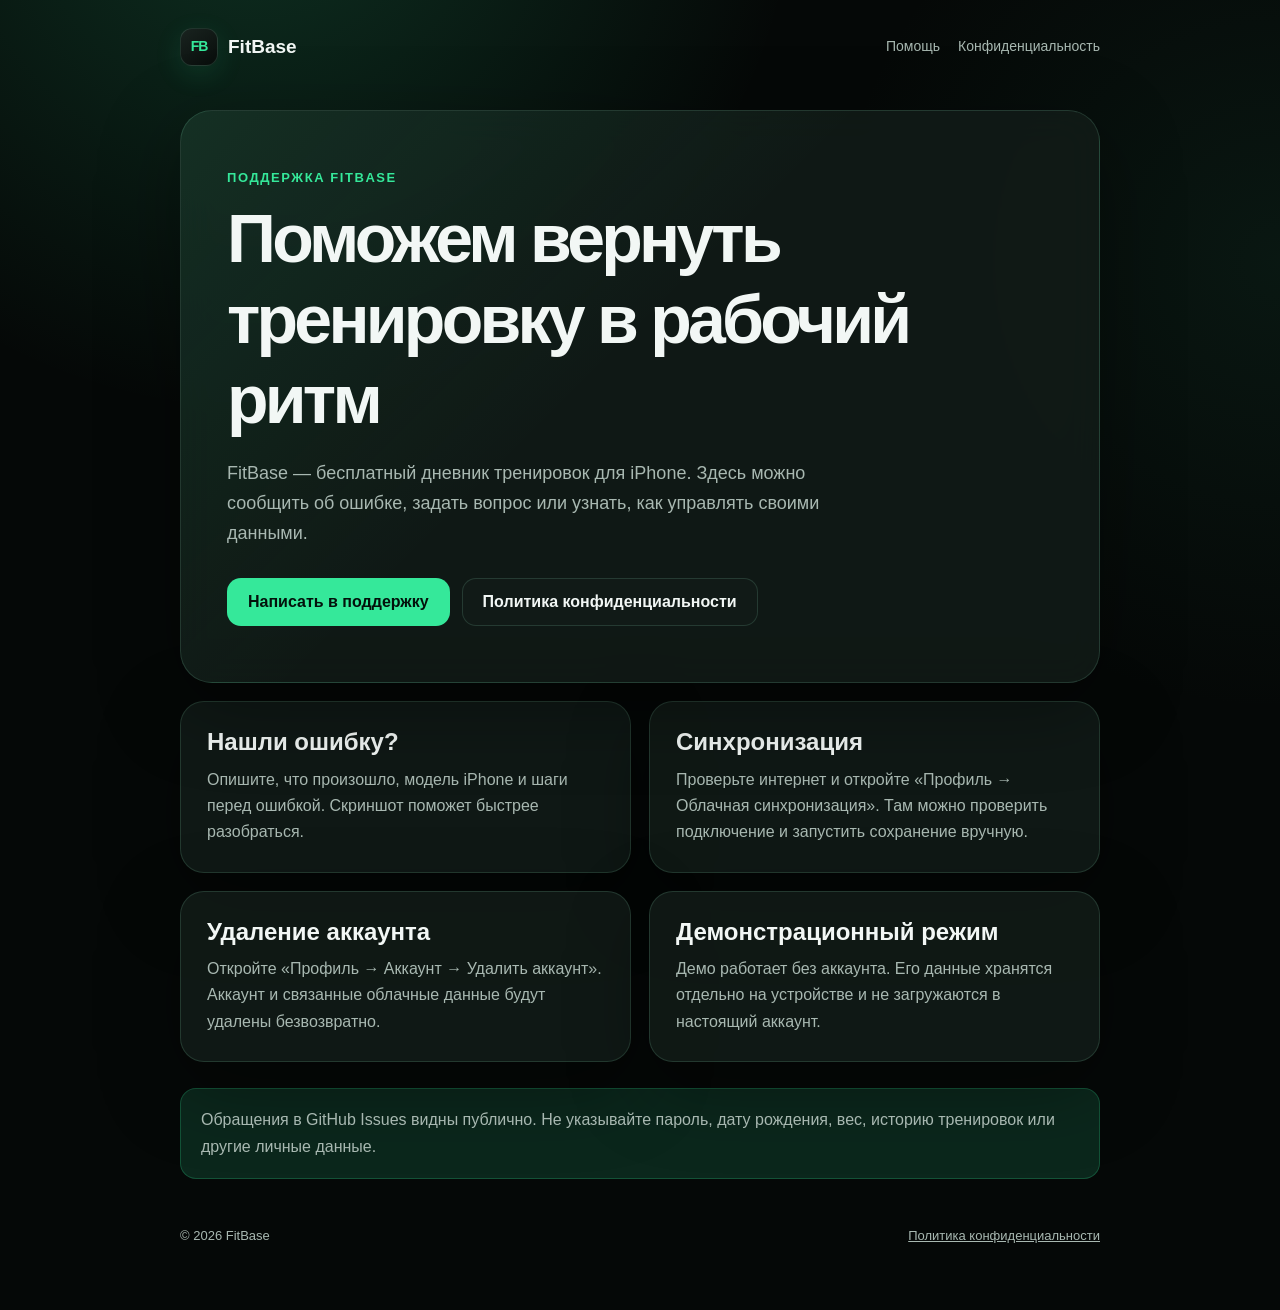
==== index.html @ d34d15c5 "Publish FitBase support site" ====
<!doctype html>
<html lang="ru">
<head>
    <meta charset="utf-8">
    <meta name="viewport" content="width=device-width, initial-scale=1">
    <meta name="description" content="Поддержка FitBase — бесплатного дневника тренировок для iPhone.">
    <title>Поддержка FitBase</title>
    <link rel="stylesheet" href="styles.css">
</head>
<body>
    <main class="page">
        <nav class="nav" aria-label="Основная навигация">
            <a class="brand" href="index.html">
                <span class="brand-mark" aria-hidden="true">FB</span>
                FitBase
            </a>
            <div class="nav-links">
                <a href="#help">Помощь</a>
                <a href="privacy.html">Конфиденциальность</a>
            </div>
        </nav>

        <section class="hero">
            <p class="eyebrow">Поддержка FitBase</p>
            <h1>Поможем вернуть тренировку в рабочий ритм</h1>
            <p class="hero-copy">
                FitBase — бесплатный дневник тренировок для iPhone. Здесь можно
                сообщить об ошибке, задать вопрос или узнать, как управлять своими данными.
            </p>
            <div class="actions">
                <a class="button primary" href="https://github.com/prokyror228-cloud/fitbase-support/issues/new" rel="noopener">
                    Написать в поддержку
                </a>
                <a class="button" href="privacy.html">Политика конфиденциальности</a>
            </div>
        </section>

        <section class="grid" id="help" aria-label="Помощь">
            <article class="card">
                <h2>Нашли ошибку?</h2>
                <p>
                    Опишите, что произошло, модель iPhone и шаги перед ошибкой.
                    Скриншот поможет быстрее разобраться.
                </p>
            </article>
            <article class="card">
                <h2>Синхронизация</h2>
                <p>
                    Проверьте интернет и откройте «Профиль → Облачная синхронизация».
                    Там можно проверить подключение и запустить сохранение вручную.
                </p>
            </article>
            <article class="card">
                <h2>Удаление аккаунта</h2>
                <p>
                    Откройте «Профиль → Аккаунт → Удалить аккаунт». Аккаунт и связанные
                    облачные данные будут удалены безвозвратно.
                </p>
            </article>
            <article class="card">
                <h2>Демонстрационный режим</h2>
                <p>
                    Демо работает без аккаунта. Его данные хранятся отдельно на устройстве
                    и не загружаются в настоящий аккаунт.
                </p>
            </article>
        </section>

        <p class="notice">
            Обращения в GitHub Issues видны публично. Не указывайте пароль, дату рождения,
            вес, историю тренировок или другие личные данные.
        </p>

        <footer class="footer">
            <span>© 2026 FitBase</span>
            <a href="privacy.html">Политика конфиденциальности</a>
        </footer>
    </main>
</body>
</html>
---- styles.css ----
:root {
    color-scheme: dark;
    --background: #050807;
    --surface: rgba(18, 27, 24, 0.86);
    --surface-strong: #111a17;
    --text: #f2f7f5;
    --muted: #a8b8b1;
    --mint: #35e89a;
    --mint-soft: rgba(53, 232, 154, 0.14);
    --border: rgba(153, 255, 211, 0.14);
    --shadow: 0 24px 80px rgba(0, 0, 0, 0.36);
}

* {
    box-sizing: border-box;
}

html {
    scroll-behavior: smooth;
}

body {
    margin: 0;
    min-height: 100vh;
    font-family: -apple-system, BlinkMacSystemFont, "Segoe UI", sans-serif;
    color: var(--text);
    background:
        radial-gradient(circle at 20% -10%, rgba(53, 232, 154, 0.18), transparent 34rem),
        radial-gradient(circle at 100% 20%, rgba(31, 102, 74, 0.16), transparent 28rem),
        var(--background);
    line-height: 1.65;
}

a {
    color: var(--mint);
}

.page {
    width: min(920px, calc(100% - 32px));
    margin: 0 auto;
    padding: 28px 0 64px;
}

.nav {
    display: flex;
    align-items: center;
    justify-content: space-between;
    gap: 18px;
    margin-bottom: 44px;
}

.brand {
    display: inline-flex;
    align-items: center;
    gap: 10px;
    color: var(--text);
    font-size: 19px;
    font-weight: 750;
    text-decoration: none;
}

.brand-mark {
    display: grid;
    width: 38px;
    height: 38px;
    place-items: center;
    border: 1px solid var(--border);
    border-radius: 12px;
    color: var(--mint);
    background: linear-gradient(145deg, #19231f, #080d0b);
    box-shadow: 0 8px 28px rgba(53, 232, 154, 0.12);
    font-size: 14px;
    font-weight: 850;
    letter-spacing: -1px;
}

.nav-links {
    display: flex;
    gap: 18px;
}

.nav-links a {
    color: var(--muted);
    font-size: 14px;
    text-decoration: none;
}

.nav-links a:hover {
    color: var(--text);
}

.hero {
    padding: 56px 46px;
    border: 1px solid var(--border);
    border-radius: 32px;
    background:
        linear-gradient(135deg, rgba(53, 232, 154, 0.1), transparent 46%),
        var(--surface);
    box-shadow: var(--shadow);
    backdrop-filter: blur(18px);
}

.eyebrow {
    margin: 0 0 10px;
    color: var(--mint);
    font-size: 13px;
    font-weight: 750;
    letter-spacing: 0.12em;
    text-transform: uppercase;
}

h1,
h2,
h3 {
    line-height: 1.18;
}

h1 {
    max-width: 720px;
    margin: 0;
    font-size: clamp(38px, 8vw, 68px);
    letter-spacing: -0.055em;
}

.hero-copy {
    max-width: 650px;
    margin: 20px 0 0;
    color: var(--muted);
    font-size: 18px;
}

.actions {
    display: flex;
    flex-wrap: wrap;
    gap: 12px;
    margin-top: 30px;
}

.button {
    display: inline-flex;
    align-items: center;
    justify-content: center;
    min-height: 48px;
    padding: 0 20px;
    border: 1px solid var(--border);
    border-radius: 14px;
    color: var(--text);
    background: var(--surface-strong);
    font-weight: 700;
    text-decoration: none;
}

.button.primary {
    border-color: transparent;
    color: #03110b;
    background: var(--mint);
}

.grid {
    display: grid;
    grid-template-columns: repeat(2, minmax(0, 1fr));
    gap: 18px;
    margin-top: 18px;
}

.card,
.content {
    border: 1px solid var(--border);
    background: var(--surface);
    box-shadow: var(--shadow);
}

.card {
    padding: 26px;
    border-radius: 24px;
}

.card h2,
.card h3 {
    margin: 0 0 10px;
}

.card p {
    margin: 0;
    color: var(--muted);
}

.content {
    padding: 42px 46px;
    border-radius: 28px;
}

.content h1 {
    font-size: clamp(34px, 7vw, 56px);
}

.content h2 {
    margin: 38px 0 10px;
    font-size: 24px;
}

.content p,
.content li {
    color: var(--muted);
}

.content strong {
    color: var(--text);
}

.notice {
    margin-top: 26px;
    padding: 18px 20px;
    border: 1px solid rgba(53, 232, 154, 0.22);
    border-radius: 16px;
    color: var(--muted);
    background: var(--mint-soft);
}

.footer {
    display: flex;
    justify-content: space-between;
    gap: 20px;
    padding-top: 30px;
    color: var(--muted);
    font-size: 13px;
}

.footer a {
    color: var(--muted);
}

@media (max-width: 680px) {
    .page {
        width: min(100% - 22px, 920px);
        padding-top: 16px;
    }

    .nav {
        align-items: flex-start;
        margin-bottom: 24px;
    }

    .nav-links {
        flex-direction: column;
        align-items: flex-end;
        gap: 4px;
    }

    .hero,
    .content {
        padding: 30px 22px;
        border-radius: 24px;
    }

    .grid {
        grid-template-columns: 1fr;
    }

    .footer {
        flex-direction: column;
    }
}
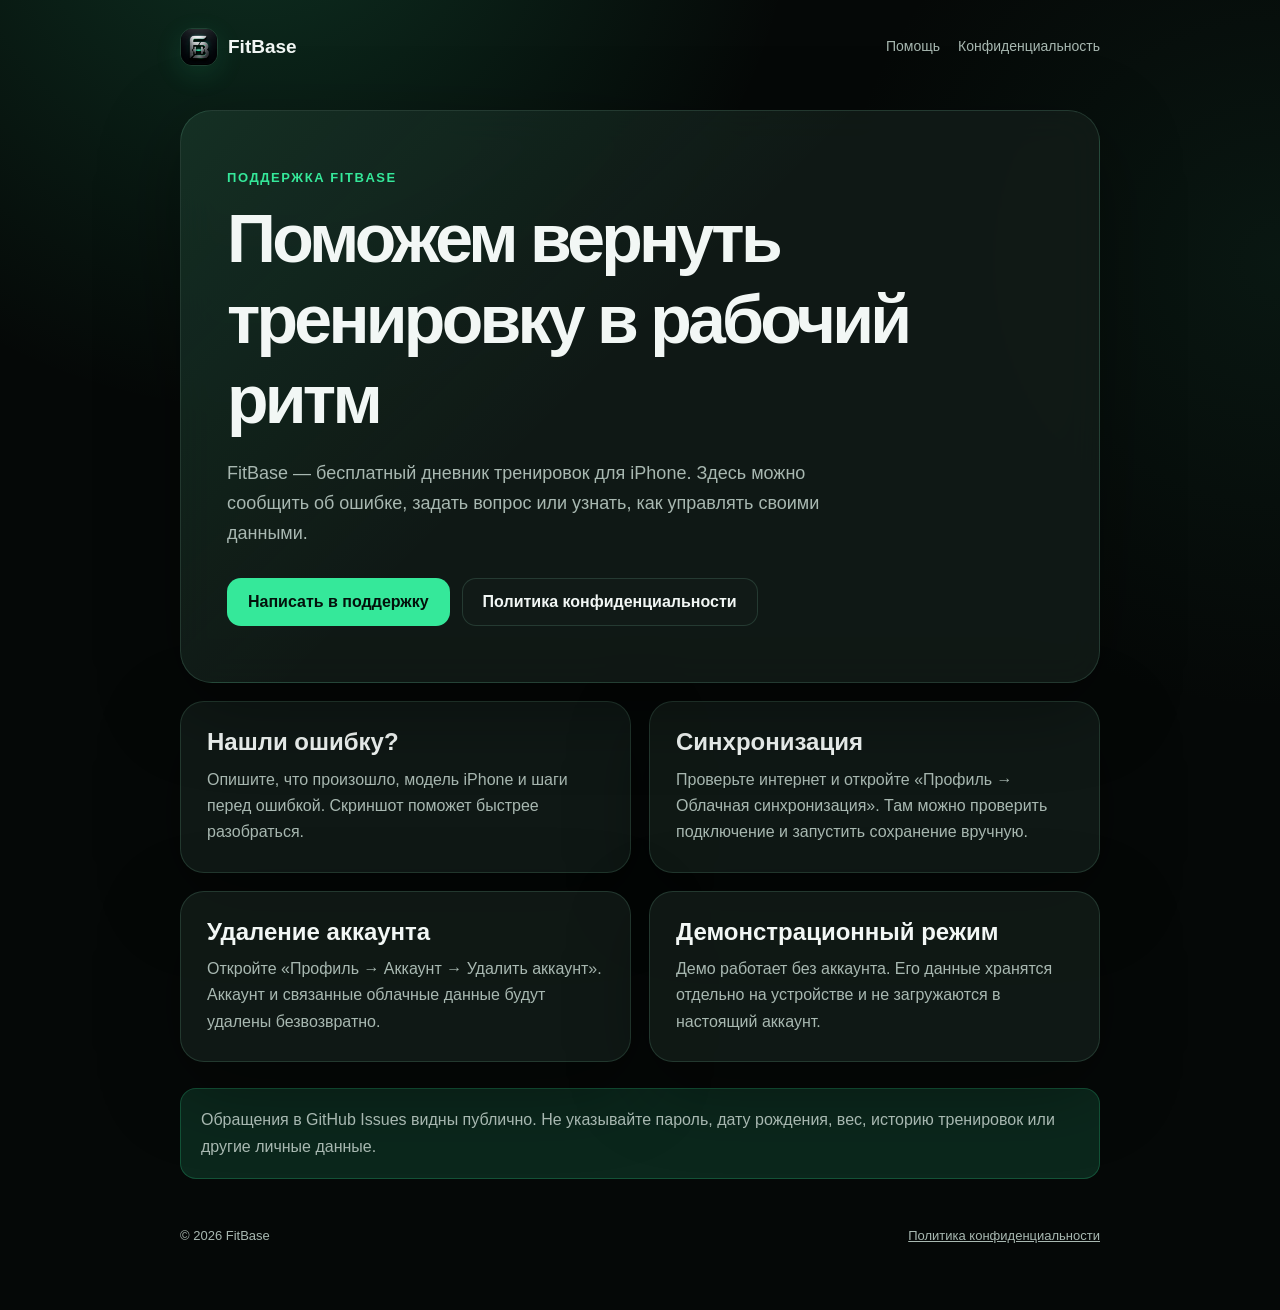
==== commit 0c265969: "Add FitBase icon" ====
--- a/index.html
+++ b/index.html
@@ -11,7 +11,7 @@
     <main class="page">
         <nav class="nav" aria-label="Основная навигация">
             <a class="brand" href="index.html">
-                <span class="brand-mark" aria-hidden="true">FB</span>
+                <img class="brand-mark" src="fitbase-icon.png" alt="">
                 FitBase
             </a>
             <div class="nav-links">
--- a/styles.css
+++ b/styles.css
@@ -60,18 +60,12 @@
 }
 
 .brand-mark {
-    display: grid;
     width: 38px;
     height: 38px;
-    place-items: center;
     border: 1px solid var(--border);
     border-radius: 12px;
-    color: var(--mint);
-    background: linear-gradient(145deg, #19231f, #080d0b);
     box-shadow: 0 8px 28px rgba(53, 232, 154, 0.12);
-    font-size: 14px;
-    font-weight: 850;
-    letter-spacing: -1px;
+    object-fit: cover;
 }
 
 .nav-links {
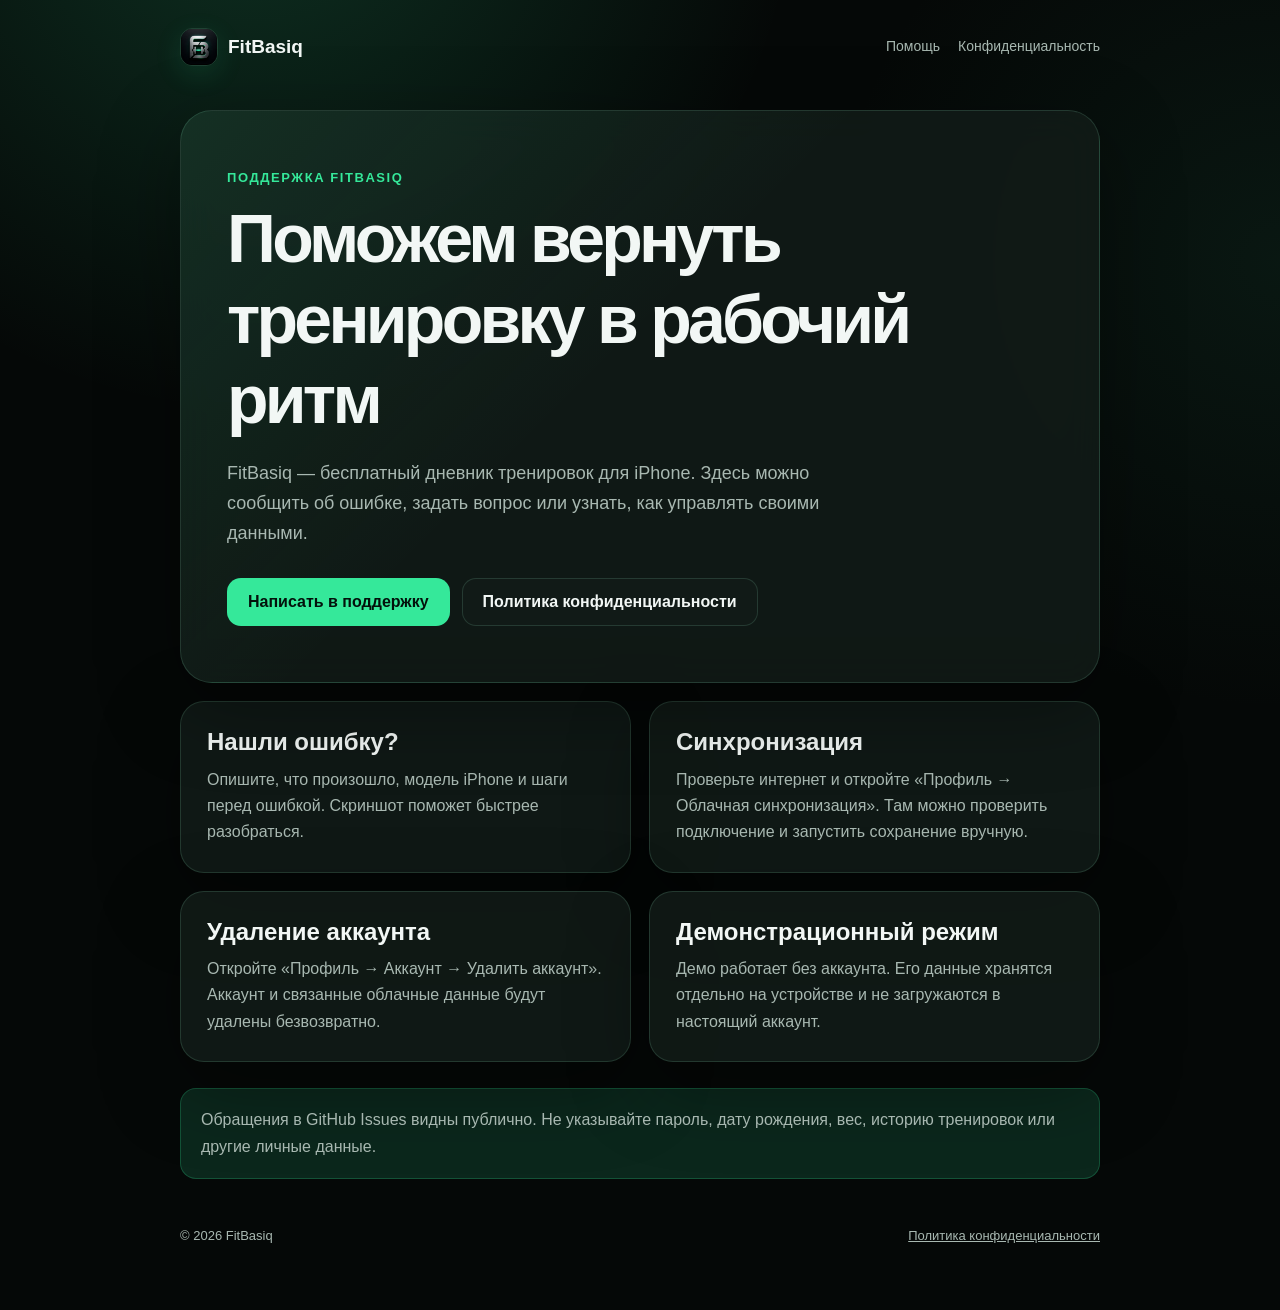
==== commit 3ad9300b: "Rebrand support site to FitBasiq" ====
--- a/index.html
+++ b/index.html
@@ -3,16 +3,16 @@
 <head>
     <meta charset="utf-8">
     <meta name="viewport" content="width=device-width, initial-scale=1">
-    <meta name="description" content="Поддержка FitBase — бесплатного дневника тренировок для iPhone.">
-    <title>Поддержка FitBase</title>
+    <meta name="description" content="Поддержка FitBasiq — бесплатного дневника тренировок для iPhone.">
+    <title>Поддержка FitBasiq</title>
     <link rel="stylesheet" href="styles.css">
 </head>
 <body>
     <main class="page">
         <nav class="nav" aria-label="Основная навигация">
             <a class="brand" href="index.html">
-                <img class="brand-mark" src="fitbase-icon.png" alt="">
-                FitBase
+                <img class="brand-mark" src="fitbasiq-icon.png" alt="">
+                FitBasiq
             </a>
             <div class="nav-links">
                 <a href="#help">Помощь</a>
@@ -21,10 +21,10 @@
         </nav>
 
         <section class="hero">
-            <p class="eyebrow">Поддержка FitBase</p>
+            <p class="eyebrow">Поддержка FitBasiq</p>
             <h1>Поможем вернуть тренировку в рабочий ритм</h1>
             <p class="hero-copy">
-                FitBase — бесплатный дневник тренировок для iPhone. Здесь можно
+                FitBasiq — бесплатный дневник тренировок для iPhone. Здесь можно
                 сообщить об ошибке, задать вопрос или узнать, как управлять своими данными.
             </p>
             <div class="actions">
@@ -72,7 +72,7 @@
         </p>
 
         <footer class="footer">
-            <span>© 2026 FitBase</span>
+            <span>© 2026 FitBasiq</span>
             <a href="privacy.html">Политика конфиденциальности</a>
         </footer>
     </main>
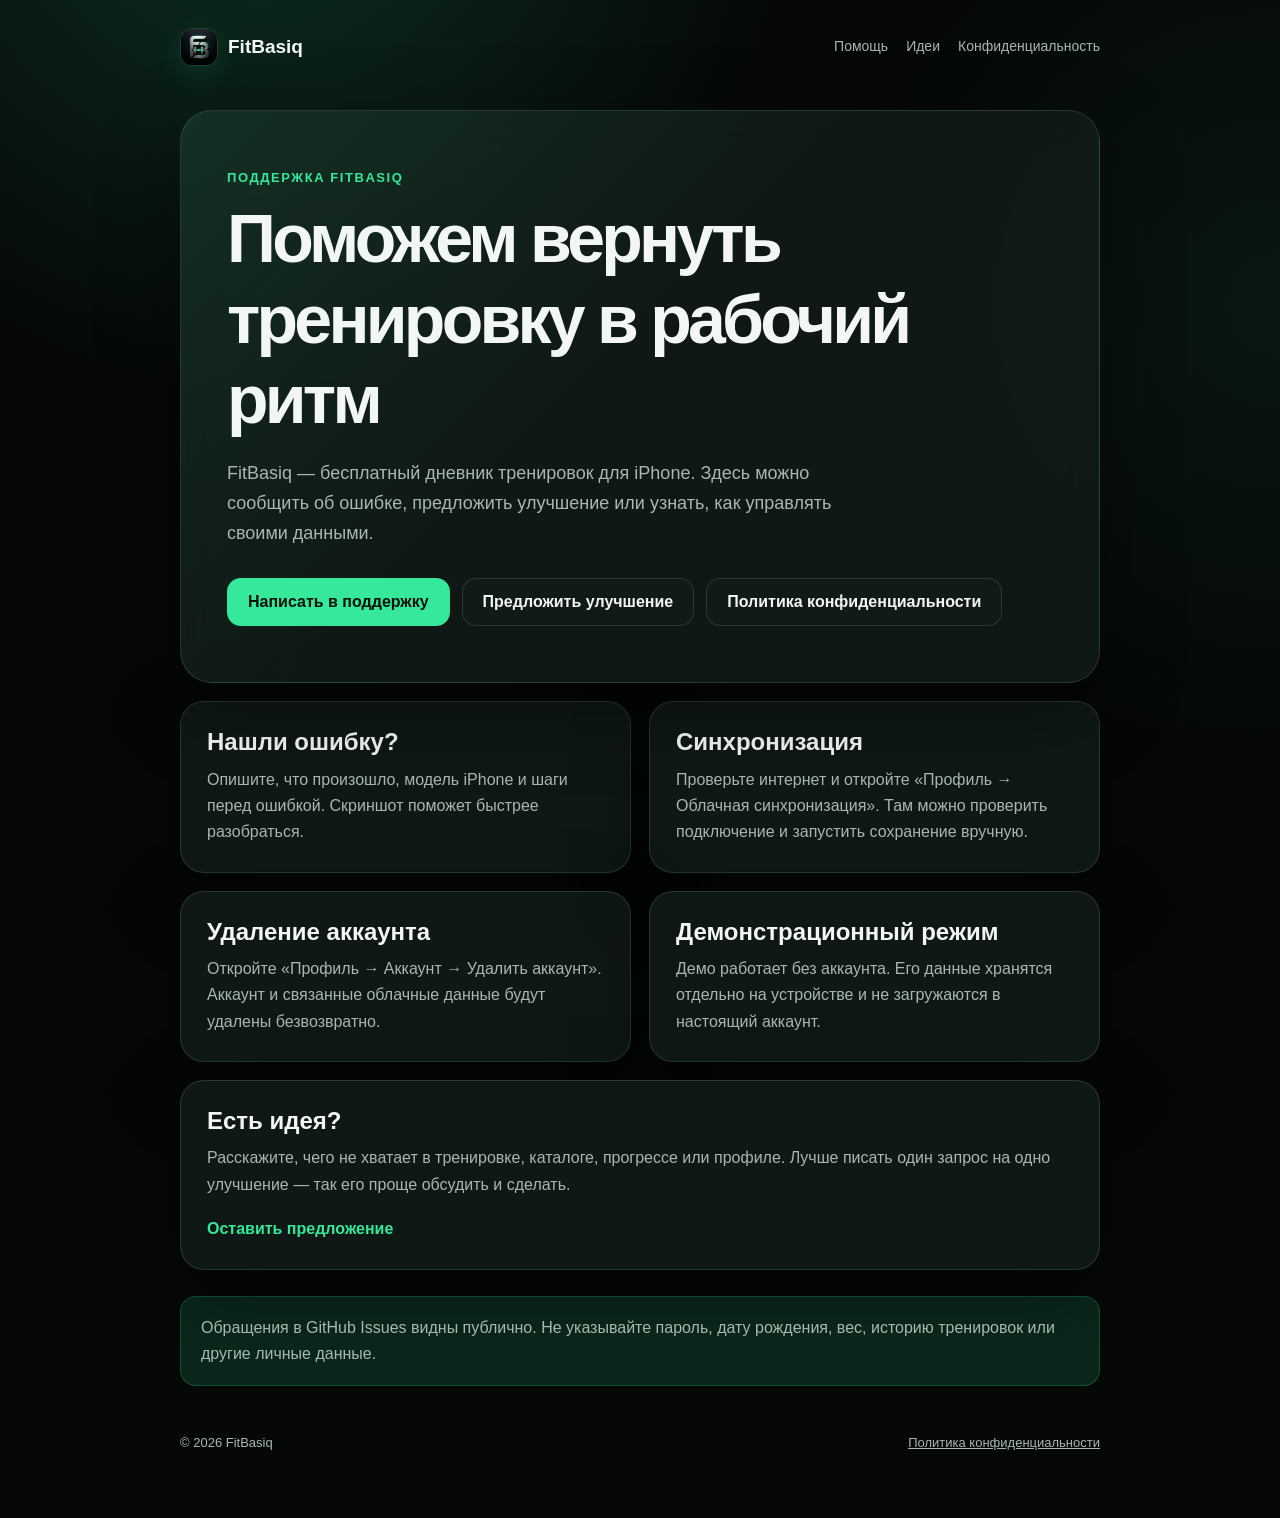
==== commit 18c87eba: "Add suggestion entry point" ====
--- a/index.html
+++ b/index.html
@@ -16,6 +16,7 @@
             </a>
             <div class="nav-links">
                 <a href="#help">Помощь</a>
+                <a href="#ideas">Идеи</a>
                 <a href="privacy.html">Конфиденциальность</a>
             </div>
         </nav>
@@ -25,11 +26,14 @@
             <h1>Поможем вернуть тренировку в рабочий ритм</h1>
             <p class="hero-copy">
                 FitBasiq — бесплатный дневник тренировок для iPhone. Здесь можно
-                сообщить об ошибке, задать вопрос или узнать, как управлять своими данными.
+                сообщить об ошибке, предложить улучшение или узнать, как управлять своими данными.
             </p>
             <div class="actions">
-                <a class="button primary" href="https://github.com/prokyror228-cloud/fitbase-support/issues/new" rel="noopener">
+                <a class="button primary" href="https://github.com/prokyror228-cloud/fitbasiq-support/issues/new?title=%D0%92%D0%BE%D0%BF%D1%80%D0%BE%D1%81%20%D0%B8%D0%BB%D0%B8%20%D0%BE%D1%88%D0%B8%D0%B1%D0%BA%D0%B0%20FitBasiq&amp;body=%D0%A7%D1%82%D0%BE%20%D1%81%D0%BB%D1%83%D1%87%D0%B8%D0%BB%D0%BE%D1%81%D1%8C%3A%0A%0A%D0%9C%D0%BE%D0%B4%D0%B5%D0%BB%D1%8C%20iPhone%3A%0A%0A%D0%A8%D0%B0%D0%B3%D0%B8%20%D0%BF%D0%B5%D1%80%D0%B5%D0%B4%20%D0%BE%D1%88%D0%B8%D0%B1%D0%BA%D0%BE%D0%B9%3A%0A%0A%D0%A7%D1%82%D0%BE%20%D0%BE%D0%B6%D0%B8%D0%B4%D0%B0%D0%BB%D0%B8%20%D1%83%D0%B2%D0%B8%D0%B4%D0%B5%D1%82%D1%8C%3A%0A" rel="noopener">
                     Написать в поддержку
+                </a>
+                <a class="button" href="https://github.com/prokyror228-cloud/fitbasiq-support/issues/new?title=%D0%98%D0%B4%D0%B5%D1%8F%20%D0%B4%D0%BB%D1%8F%20FitBasiq&amp;body=%D0%A7%D1%82%D0%BE%20%D1%85%D0%BE%D1%87%D0%B5%D1%82%D1%81%D1%8F%20%D1%83%D0%BB%D1%83%D1%87%D1%88%D0%B8%D1%82%D1%8C%3A%0A%0A%D0%9F%D0%BE%D1%87%D0%B5%D0%BC%D1%83%20%D1%8D%D1%82%D0%BE%20%D0%B1%D1%83%D0%B4%D0%B5%D1%82%20%D0%BF%D0%BE%D0%BB%D0%B5%D0%B7%D0%BD%D0%BE%3A%0A%0A%D0%9A%D0%B0%D0%BA%20%D0%B2%D1%8B%20%D0%BF%D1%80%D0%B5%D0%B4%D1%81%D1%82%D0%B0%D0%B2%D0%BB%D1%8F%D0%B5%D1%82%D0%B5%20%D1%8D%D1%82%D0%BE%20%D0%B2%20%D0%BF%D1%80%D0%B8%D0%BB%D0%BE%D0%B6%D0%B5%D0%BD%D0%B8%D0%B8%3A%0A" rel="noopener">
+                    Предложить улучшение
                 </a>
                 <a class="button" href="privacy.html">Политика конфиденциальности</a>
             </div>
@@ -64,6 +68,16 @@
                     и не загружаются в настоящий аккаунт.
                 </p>
             </article>
+            <article class="card wide" id="ideas">
+                <h2>Есть идея?</h2>
+                <p>
+                    Расскажите, чего не хватает в тренировке, каталоге, прогрессе или профиле.
+                    Лучше писать один запрос на одно улучшение — так его проще обсудить и сделать.
+                </p>
+                <a class="card-link" href="https://github.com/prokyror228-cloud/fitbasiq-support/issues/new?title=%D0%98%D0%B4%D0%B5%D1%8F%20%D0%B4%D0%BB%D1%8F%20FitBasiq&amp;body=%D0%A7%D1%82%D0%BE%20%D1%85%D0%BE%D1%87%D0%B5%D1%82%D1%81%D1%8F%20%D1%83%D0%BB%D1%83%D1%87%D1%88%D0%B8%D1%82%D1%8C%3A%0A%0A%D0%9F%D0%BE%D1%87%D0%B5%D0%BC%D1%83%20%D1%8D%D1%82%D0%BE%20%D0%B1%D1%83%D0%B4%D0%B5%D1%82%20%D0%BF%D0%BE%D0%BB%D0%B5%D0%B7%D0%BD%D0%BE%3A%0A%0A%D0%9A%D0%B0%D0%BA%20%D0%B2%D1%8B%20%D0%BF%D1%80%D0%B5%D0%B4%D1%81%D1%82%D0%B0%D0%B2%D0%BB%D1%8F%D0%B5%D1%82%D0%B5%20%D1%8D%D1%82%D0%BE%20%D0%B2%20%D0%BF%D1%80%D0%B8%D0%BB%D0%BE%D0%B6%D0%B5%D0%BD%D0%B8%D0%B8%3A%0A" rel="noopener">
+                    Оставить предложение
+                </a>
+            </article>
         </section>
 
         <p class="notice">
--- a/styles.css
+++ b/styles.css
@@ -179,6 +179,17 @@
     color: var(--muted);
 }
 
+.card-link {
+    display: inline-flex;
+    margin-top: 18px;
+    font-weight: 750;
+    text-decoration: none;
+}
+
+.card.wide {
+    grid-column: 1 / -1;
+}
+
 .content {
     padding: 42px 46px;
     border-radius: 28px;
